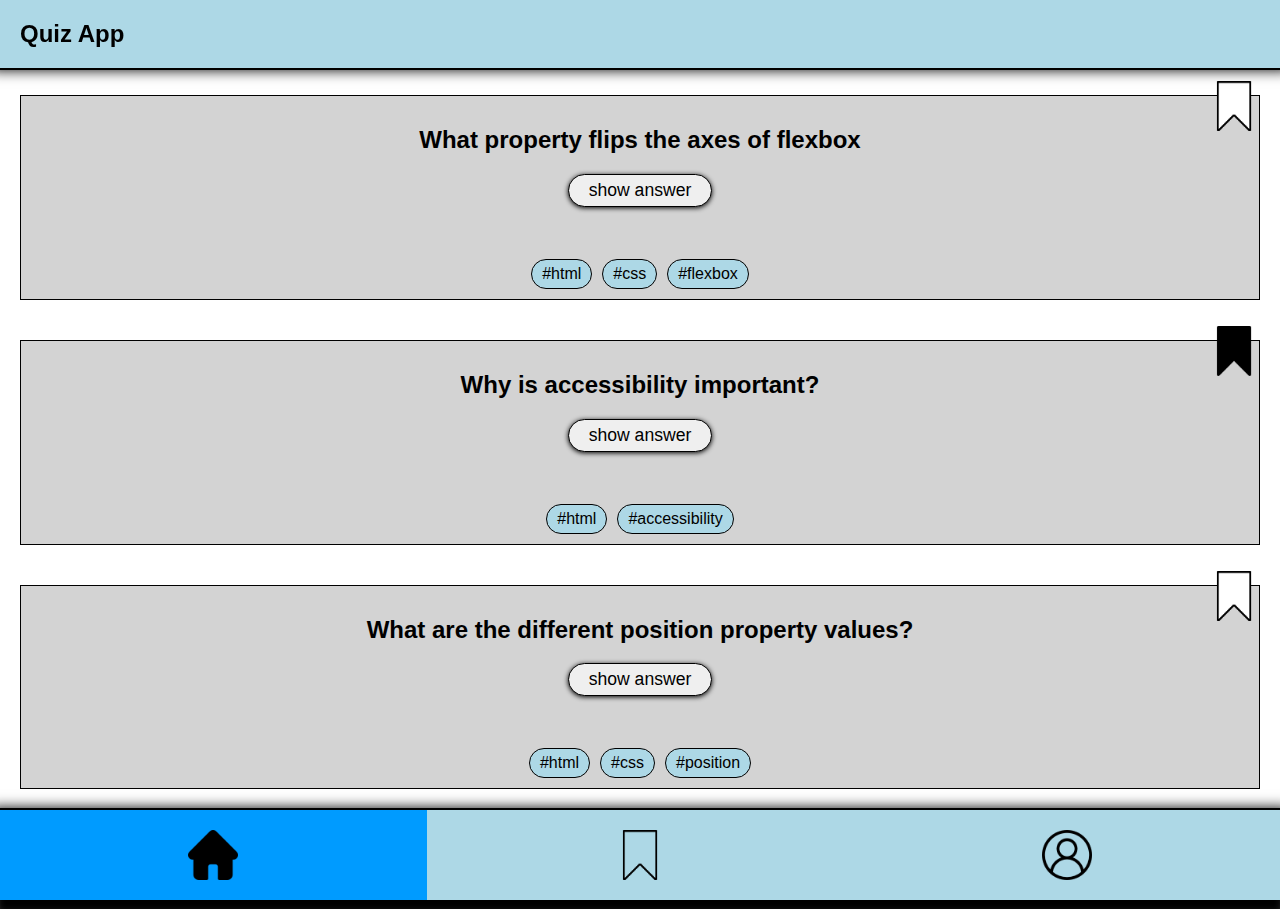
==== index.html @ fecf05bd "changed folder structure" ====
<!DOCTYPE html>
<html lang="en">
  <head>
    <meta charset="UTF-8" />
    <meta http-equiv="X-UA-Compatible" content="IE=edge" />
    <meta name="viewport" content="width=device-width, initial-scale=1.0" />
    <title>Document</title>
    <link rel="stylesheet" href="./styles.css" />
  </head>
  <body>
    <header>
      <h1>Quiz App</h1>
    </header>
    <main>
      <section class="question-card">
        <img
          class="question-card__icon"
          src="./assets/bookmark.png"
          alt="bookmark"
        />
        <h2 class="question-card__title">
          What property flips the axes of flexbox
        </h2>
        <button class="question-card__button">show answer</button>
        <p class="question-card__answer"></p>
        <div class="question-card__tags">
          <div class="question-card__tag">#html</div>
          <div class="question-card__tag">#css</div>
          <div class="question-card__tag">#flexbox</div>
        </div>
      </section>
      <section class="question-card">
        <img
          class="question-card__icon question-card__icon--active"
          src="./assets/bookmark_filled.png"
          alt="bookmark filled"
        />
        <h2 class="question-card__title">Why is accessibility important?</h2>
        <button class="question-card__button">show answer</button>
        <p class="question-card__answer"></p>
        <div class="question-card__tags">
          <div class="question-card__tag">#html</div>
          <div class="question-card__tag">#accessibility</div>
        </div>
      </section>
      <section class="question-card">
        <img
          class="question-card__icon"
          src="./assets/bookmark.png"
          alt="bookmark"
        />
        <h2 class="question-card__title">
          What are the different position property values?
        </h2>
        <button class="question-card__button">show answer</button>
        <p class="question-card__answer"></p>
        <div class="question-card__tags">
          <div class="question-card__tag">#html</div>
          <div class="question-card__tag">#css</div>
          <div class="question-card__tag">#position</div>
        </div>
      </section>
    </main>
    <footer class="footer">
      <a href="index.html" class="footer__link footer__link--active">
        <img
          class="footer__icon footer__icon--filled"
          src="./assets/home_filled.png"
          alt="home filled"
        />
      </a>
      <a href="bookmark.html" class="footer__link">
        <img
          class="footer__icon"
          src="./assets/bookmark_transparent.png"
          alt="bookmark"
        />
      </a>
      <a href="profile.html" class="footer__link">
        <img class="footer__icon" src="./assets/profile.png" alt="profile" />
      </a>
    </footer>
  </body>
</html>
---- styles.css ----
@import "./css/global.css";
@import "./css/components.css";
@import "./css/pages-home.css";
@import "./css/pages-profile.css";
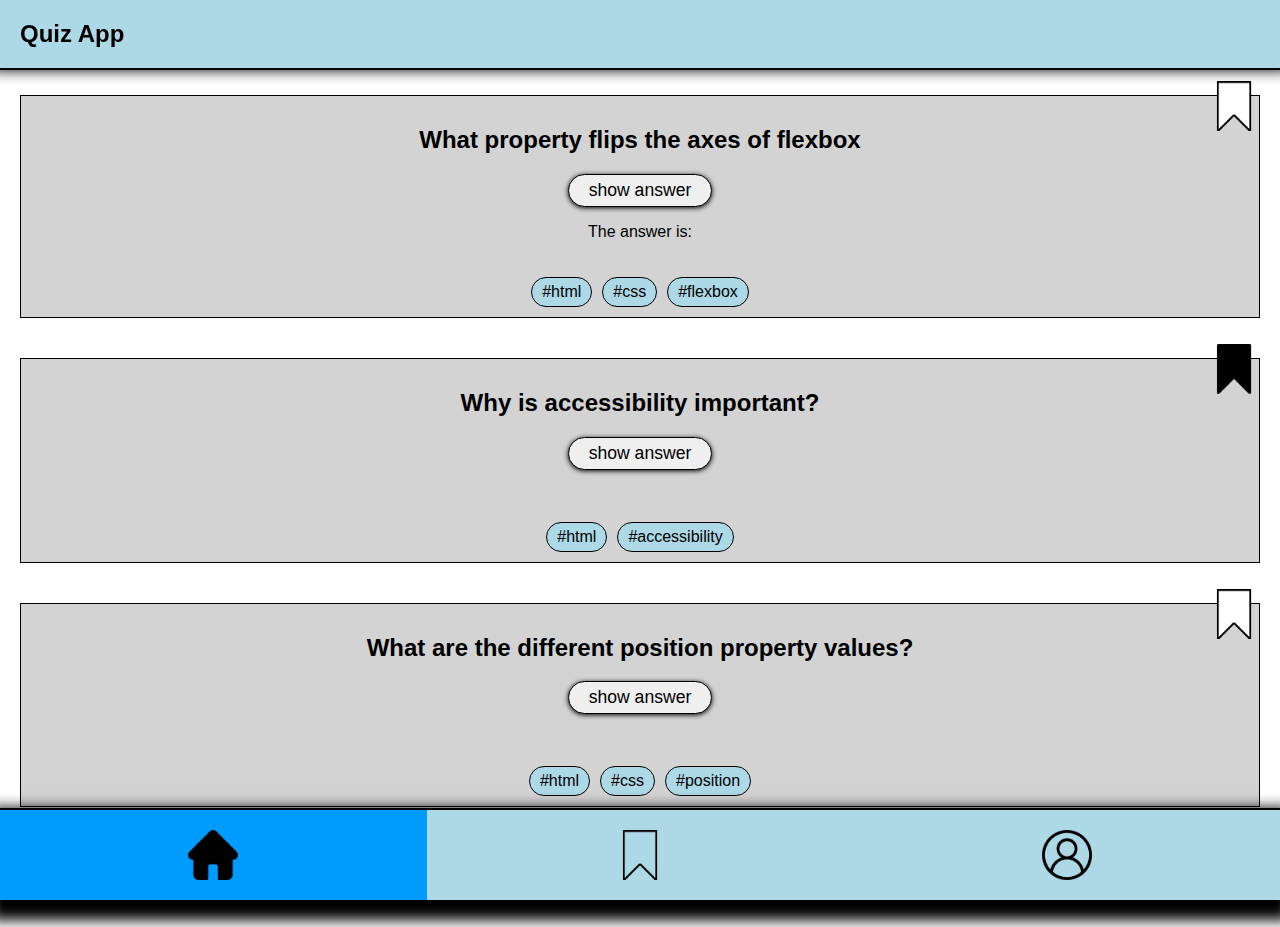
==== commit b1f4f690: "small changes" ====
--- a/index.html
+++ b/index.html
@@ -6,29 +6,43 @@
     <meta name="viewport" content="width=device-width, initial-scale=1.0" />
     <title>Document</title>
     <link rel="stylesheet" href="./styles.css" />
+    <!--===connect index.html with index.js===-->
+    <script src="./index.js" defer></script>
   </head>
   <body>
     <header>
       <h1>Quiz App</h1>
     </header>
+
     <main>
       <section class="question-card">
         <img
           class="question-card__icon"
           src="./assets/bookmark.png"
           alt="bookmark"
+          data-js="question-card__icon"
         />
         <h2 class="question-card__title">
           What property flips the axes of flexbox
         </h2>
-        <button class="question-card__button">show answer</button>
-        <p class="question-card__answer"></p>
+        <!--===add type=button and data-js===-->
+        <button
+          class="question-card__button"
+          type="button"
+          data-js="question-card__button"
+        >
+          show answer
+        </button>
+        <p class="question-card__answer" data-js="question-card__answer">
+          The answer is:
+        </p>
         <div class="question-card__tags">
           <div class="question-card__tag">#html</div>
           <div class="question-card__tag">#css</div>
           <div class="question-card__tag">#flexbox</div>
         </div>
       </section>
+
       <section class="question-card">
         <img
           class="question-card__icon question-card__icon--active"
@@ -43,6 +57,7 @@
           <div class="question-card__tag">#accessibility</div>
         </div>
       </section>
+
       <section class="question-card">
         <img
           class="question-card__icon"
@@ -61,6 +76,7 @@
         </div>
       </section>
     </main>
+
     <footer class="footer">
       <a href="index.html" class="footer__link footer__link--active">
         <img
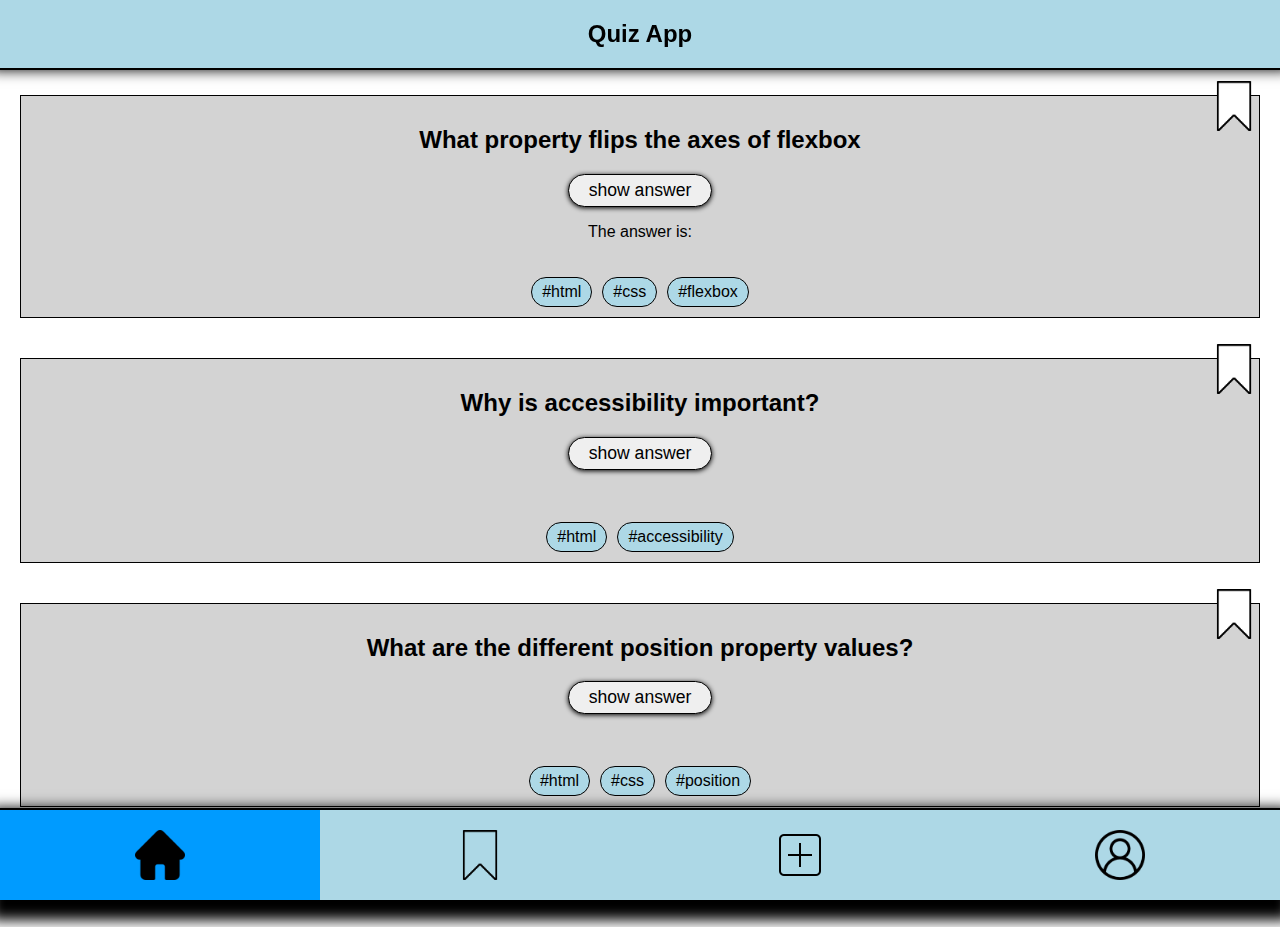
==== commit 847cb82a: "added form.html, solved task 1 (1/2), solved task 2 & 4" ====
--- a/index.html
+++ b/index.html
@@ -20,7 +20,6 @@
           class="question-card__icon"
           src="./assets/bookmark.png"
           alt="bookmark"
-          data-js="question-card__icon"
         />
         <h2 class="question-card__title">
           What property flips the axes of flexbox
@@ -45,9 +44,9 @@
 
       <section class="question-card">
         <img
-          class="question-card__icon question-card__icon--active"
-          src="./assets/bookmark_filled.png"
-          alt="bookmark filled"
+          class="question-card__icon"
+          src="./assets/bookmark.png"
+          alt="bookmark"
         />
         <h2 class="question-card__title">Why is accessibility important?</h2>
         <button class="question-card__button">show answer</button>
@@ -92,6 +91,9 @@
           alt="bookmark"
         />
       </a>
+      <a href="form.html" class="footer__link">
+        <img class="footer__icon" src="./assets/add.png" alt="add-question" />
+      </a>
       <a href="profile.html" class="footer__link">
         <img class="footer__icon" src="./assets/profile.png" alt="profile" />
       </a>
--- a/styles.css
+++ b/styles.css
@@ -2,3 +2,4 @@
 @import "./css/components.css";
 @import "./css/pages-home.css";
 @import "./css/pages-profile.css";
+@import "./css/pages-add.css";
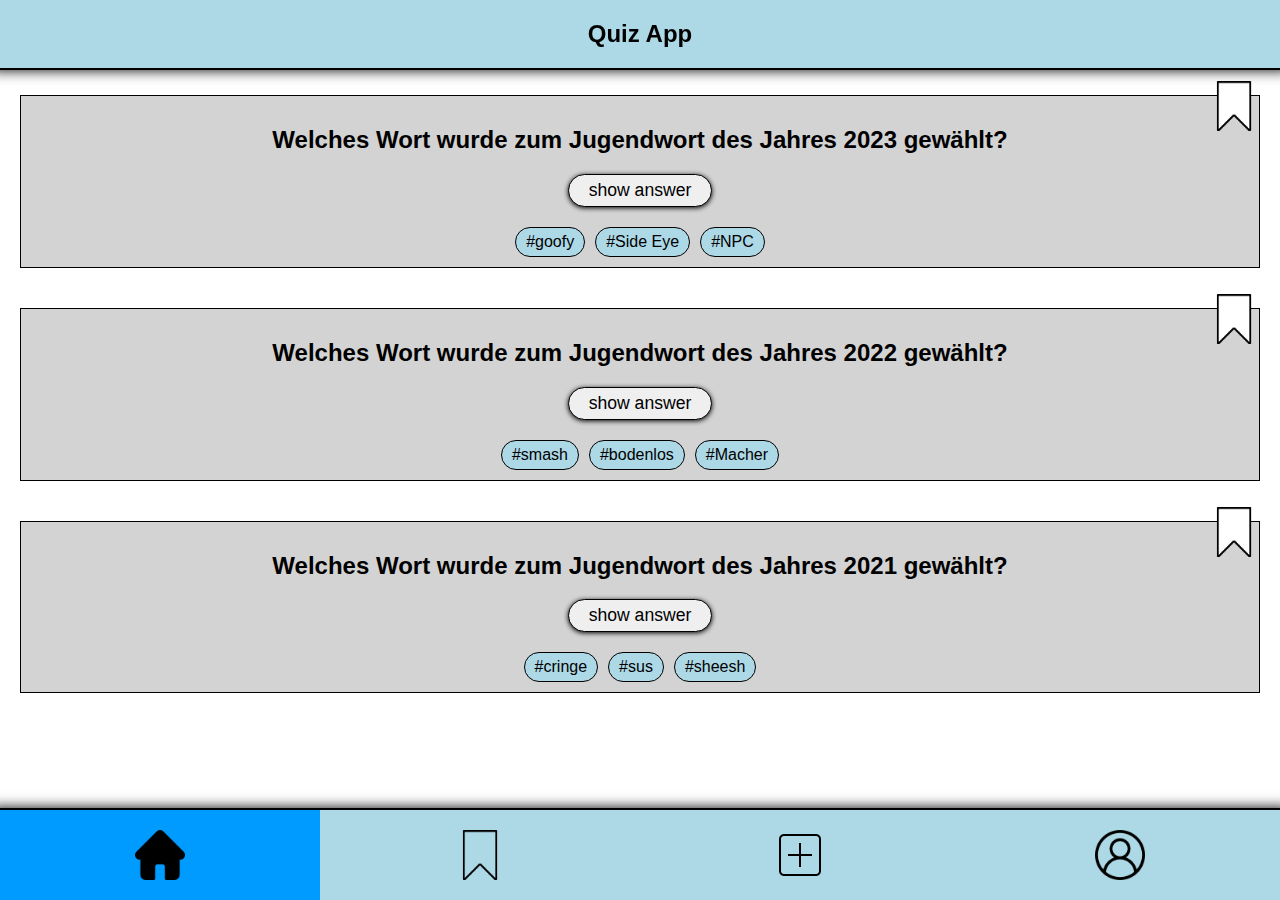
==== commit bf854814: "added more  functionality with JS" ====
--- a/index.html
+++ b/index.html
@@ -6,7 +6,6 @@
     <meta name="viewport" content="width=device-width, initial-scale=1.0" />
     <title>Document</title>
     <link rel="stylesheet" href="./styles.css" />
-    <!--===connect index.html with index.js===-->
     <script src="./index.js" defer></script>
   </head>
   <body>
@@ -22,9 +21,8 @@
           alt="bookmark"
         />
         <h2 class="question-card__title">
-          What property flips the axes of flexbox
+          Welches Wort wurde zum Jugendwort des Jahres 2023 gewählt?
         </h2>
-        <!--===add type=button and data-js===-->
         <button
           class="question-card__button"
           type="button"
@@ -32,28 +30,13 @@
         >
           show answer
         </button>
-        <p class="question-card__answer" data-js="question-card__answer">
-          The answer is:
+        <p class="question-card__answer hidden" data-js="question-card__answer">
+          goofy
         </p>
         <div class="question-card__tags">
-          <div class="question-card__tag">#html</div>
-          <div class="question-card__tag">#css</div>
-          <div class="question-card__tag">#flexbox</div>
-        </div>
-      </section>
-
-      <section class="question-card">
-        <img
-          class="question-card__icon"
-          src="./assets/bookmark.png"
-          alt="bookmark"
-        />
-        <h2 class="question-card__title">Why is accessibility important?</h2>
-        <button class="question-card__button">show answer</button>
-        <p class="question-card__answer"></p>
-        <div class="question-card__tags">
-          <div class="question-card__tag">#html</div>
-          <div class="question-card__tag">#accessibility</div>
+          <div class="question-card__tag">#goofy</div>
+          <div class="question-card__tag">#Side Eye</div>
+          <div class="question-card__tag">#NPC</div>
         </div>
       </section>
 
@@ -64,14 +47,32 @@
           alt="bookmark"
         />
         <h2 class="question-card__title">
-          What are the different position property values?
+          Welches Wort wurde zum Jugendwort des Jahres 2022 gewählt?
         </h2>
         <button class="question-card__button">show answer</button>
-        <p class="question-card__answer"></p>
+        <p class="question-card__answer hidden">smash</p>
         <div class="question-card__tags">
-          <div class="question-card__tag">#html</div>
-          <div class="question-card__tag">#css</div>
-          <div class="question-card__tag">#position</div>
+          <div class="question-card__tag">#smash</div>
+          <div class="question-card__tag">#bodenlos</div>
+          <div class="question-card__tag">#Macher</div>
+        </div>
+      </section>
+
+      <section class="question-card">
+        <img
+          class="question-card__icon"
+          src="./assets/bookmark.png"
+          alt="bookmark"
+        />
+        <h2 class="question-card__title">
+          Welches Wort wurde zum Jugendwort des Jahres 2021 gewählt?
+        </h2>
+        <button class="question-card__button">show answer</button>
+        <p class="question-card__answer hidden">cringe</p>
+        <div class="question-card__tags">
+          <div class="question-card__tag">#cringe</div>
+          <div class="question-card__tag">#sus</div>
+          <div class="question-card__tag">#sheesh</div>
         </div>
       </section>
     </main>
